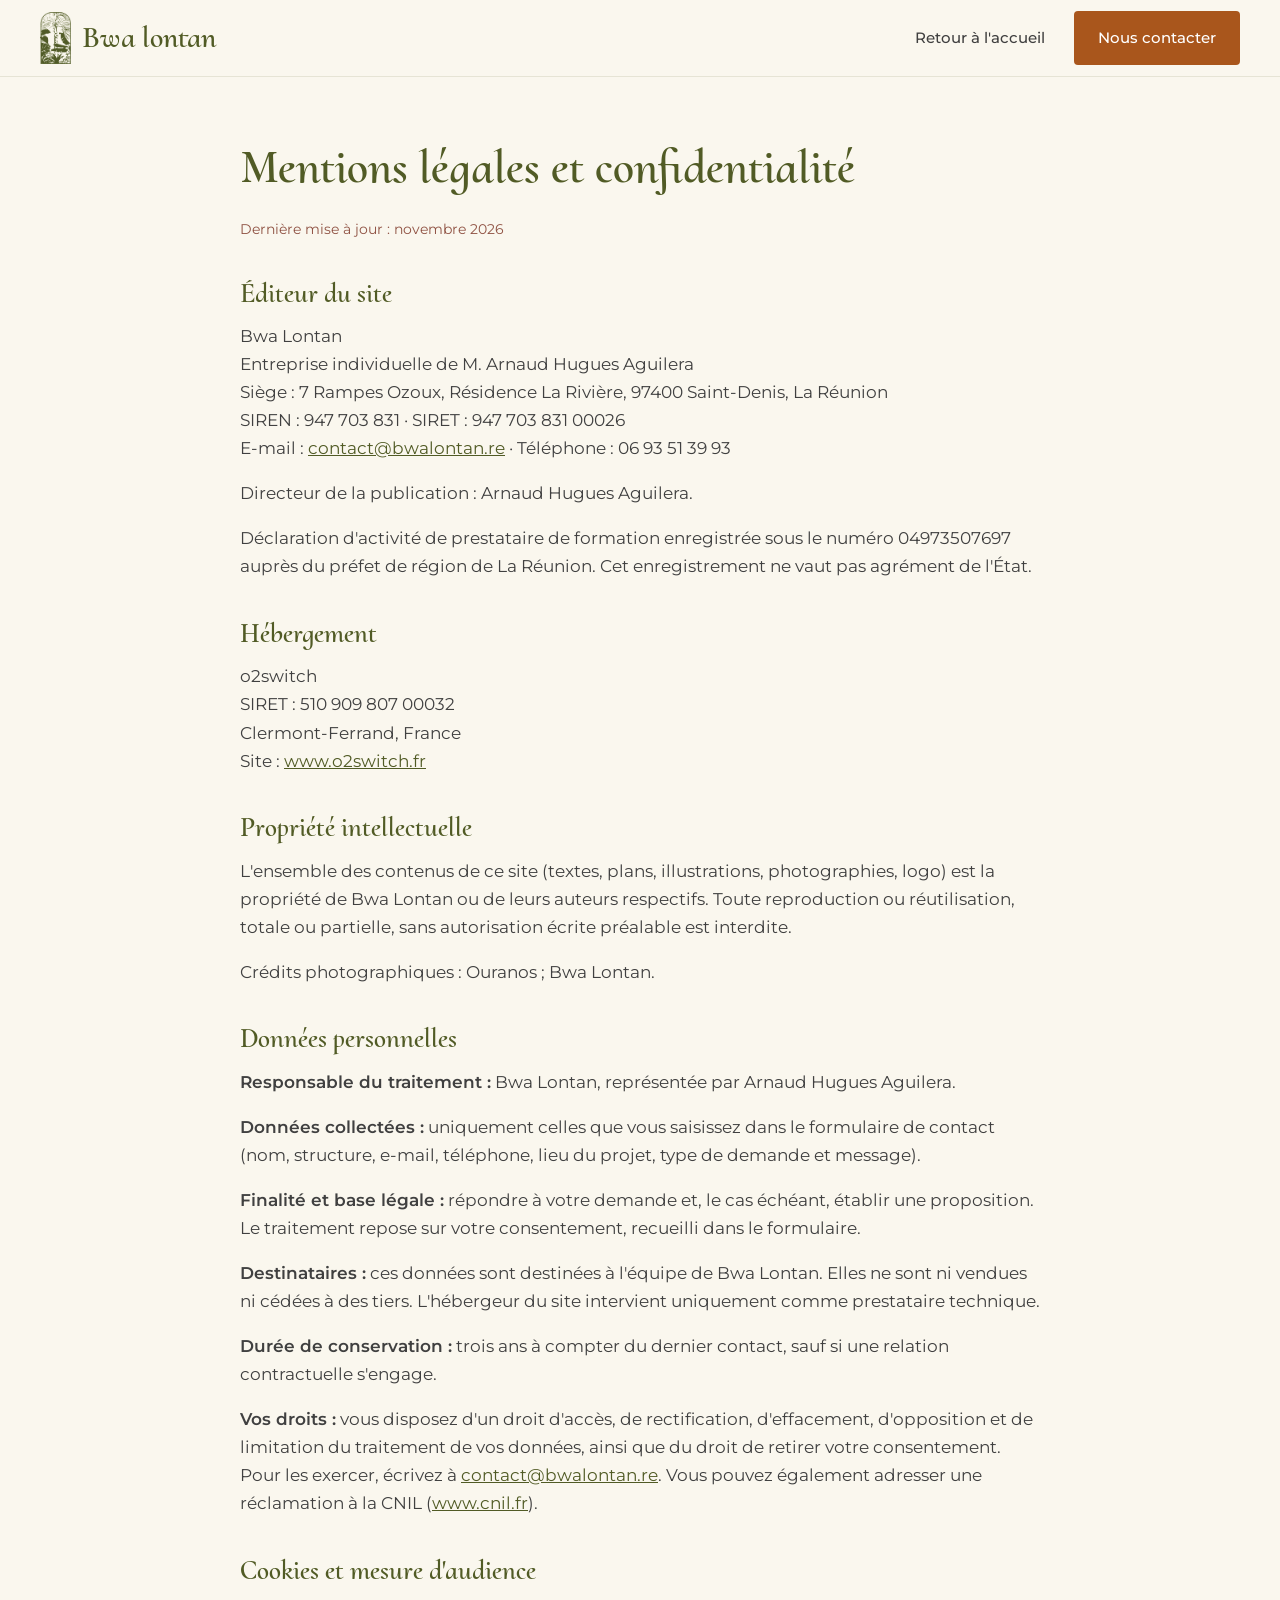
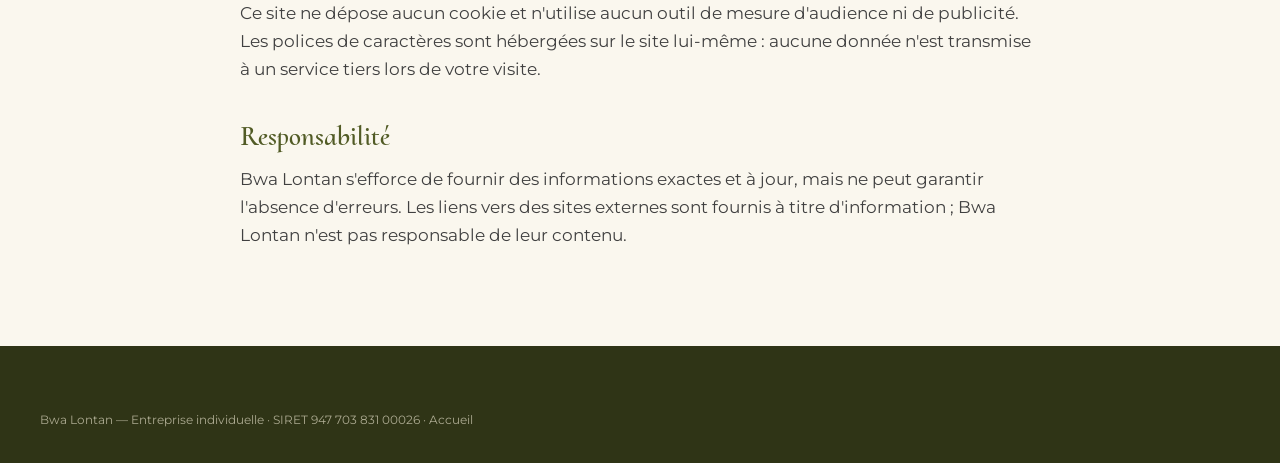
==== mentions-legales/index.html @ 38f22c0b "Mentions légales, formulaire de contact, SEO technique - Page mentions légales et confidentialité (R" ====
<!DOCTYPE html>
<html lang="fr">
<head>
  <meta charset="utf-8">
  <meta name="viewport" content="width=device-width, initial-scale=1">
  <title>Mentions légales et confidentialité — Bwa Lontan</title>
  <meta name="description" content="Mentions légales, hébergement, propriété intellectuelle et politique de confidentialité du site de Bwa Lontan.">
  <meta name="robots" content="noindex, follow">
  <link rel="canonical" href="https://www.bwalontan.re/mentions-legales/">
  <link rel="icon" type="image/png" href="../assets/img/emblem.png">
  <link rel="stylesheet" href="../assets/css/style.css">
</head>
<body>

<header class="site-header">
  <div class="container">
    <a class="brand" href="../index.html" aria-label="Bwa Lontan, accueil"><img src="../assets/img/emblem.png" alt=""><span>Bwa lontan</span></a>
    <nav class="nav nav-simple" aria-label="Navigation">
      <a href="../index.html">Retour à l'accueil</a>
      <a class="btn btn-primary" href="../index.html#contact">Nous contacter</a>
    </nav>
  </div>
</header>

<main class="legal-page">
  <div class="container legal-content">
    <h1>Mentions légales et confidentialité</h1>
    <p class="updated">Dernière mise à jour : novembre 2026</p>

    <h2>Éditeur du site</h2>
    <p>
      Bwa Lontan<br>
      Entreprise individuelle de M. Arnaud Hugues Aguilera<br>
      Siège : 7 Rampes Ozoux, Résidence La Rivière, 97400 Saint-Denis, La&nbsp;Réunion<br>
      SIREN : 947 703 831 · SIRET : 947 703 831 00026<br>
      E-mail : <a href="mailto:contact@bwalontan.re">contact@bwalontan.re</a> · Téléphone : 06 93 51 39 93
    </p>
    <p>Directeur de la publication : Arnaud Hugues Aguilera.</p>
    <p>Déclaration d'activité de prestataire de formation enregistrée sous le numéro 04973507697 auprès du préfet de région de La&nbsp;Réunion. Cet enregistrement ne vaut pas agrément de l'État.</p>

    <h2>Hébergement</h2>
    <p>
      o2switch<br>
      SIRET : 510 909 807 00032<br>
      Clermont-Ferrand, France<br>
      Site : <a href="https://www.o2switch.fr">www.o2switch.fr</a>
    </p>

    <h2>Propriété intellectuelle</h2>
    <p>L'ensemble des contenus de ce site (textes, plans, illustrations, photographies, logo) est la propriété de Bwa Lontan ou de leurs auteurs respectifs. Toute reproduction ou réutilisation, totale ou partielle, sans autorisation écrite préalable est interdite.</p>
    <p>Crédits photographiques : Ouranos ; Bwa Lontan.</p>

    <h2 id="donnees">Données personnelles</h2>
    <p><strong>Responsable du traitement :</strong> Bwa Lontan, représentée par Arnaud Hugues Aguilera.</p>
    <p><strong>Données collectées :</strong> uniquement celles que vous saisissez dans le formulaire de contact (nom, structure, e-mail, téléphone, lieu du projet, type de demande et message).</p>
    <p><strong>Finalité et base légale :</strong> répondre à votre demande et, le cas échéant, établir une proposition. Le traitement repose sur votre consentement, recueilli dans le formulaire.</p>
    <p><strong>Destinataires :</strong> ces données sont destinées à l'équipe de Bwa Lontan. Elles ne sont ni vendues ni cédées à des tiers. L'hébergeur du site intervient uniquement comme prestataire technique.</p>
    <p><strong>Durée de conservation :</strong> trois ans à compter du dernier contact, sauf si une relation contractuelle s'engage.</p>
    <p><strong>Vos droits :</strong> vous disposez d'un droit d'accès, de rectification, d'effacement, d'opposition et de limitation du traitement de vos données, ainsi que du droit de retirer votre consentement. Pour les exercer, écrivez à <a href="mailto:contact@bwalontan.re">contact@bwalontan.re</a>. Vous pouvez également adresser une réclamation à la CNIL (<a href="https://www.cnil.fr">www.cnil.fr</a>).</p>

    <h2>Cookies et mesure d'audience</h2>
    <p>Ce site ne dépose aucun cookie et n'utilise aucun outil de mesure d'audience ni de publicité. Les polices de caractères sont hébergées sur le site lui-même : aucune donnée n'est transmise à un service tiers lors de votre visite.</p>

    <h2>Responsabilité</h2>
    <p>Bwa Lontan s'efforce de fournir des informations exactes et à jour, mais ne peut garantir l'absence d'erreurs. Les liens vers des sites externes sont fournis à titre d'information ; Bwa Lontan n'est pas responsable de leur contenu.</p>
  </div>
</main>

<footer class="site-footer">
  <div class="container">
    <div class="legal" style="margin-top:0;border-top:0;padding-top:0">
      Bwa Lontan — Entreprise individuelle · SIRET 947 703 831 00026 · <a href="../index.html">Accueil</a>
    </div>
  </div>
</footer>

</body>
</html>
---- assets/css/style.css ----
/* Bwa Lontan — feuille de style principale
   Charte : Cormorant Upright (titres), Montserrat (texte)
   Couleurs issues de la charte graphique (agence-nomade, 2023) */

@font-face { font-family: "Cormorant Upright"; src: url("../fonts/cormorant-upright-latin-500-normal.woff2") format("woff2"); font-weight: 500; font-display: swap; }
@font-face { font-family: "Cormorant Upright"; src: url("../fonts/cormorant-upright-latin-600-normal.woff2") format("woff2"); font-weight: 600; font-display: swap; }
@font-face { font-family: "Cormorant Upright"; src: url("../fonts/cormorant-upright-latin-700-normal.woff2") format("woff2"); font-weight: 700; font-display: swap; }
@font-face { font-family: "Montserrat"; src: url("../fonts/montserrat-latin-400-normal.woff2") format("woff2"); font-weight: 400; font-display: swap; }
@font-face { font-family: "Montserrat"; src: url("../fonts/montserrat-latin-500-normal.woff2") format("woff2"); font-weight: 500; font-display: swap; }
@font-face { font-family: "Montserrat"; src: url("../fonts/montserrat-latin-600-normal.woff2") format("woff2"); font-weight: 600; font-display: swap; }

:root {
  --olive: #515b25;      /* vert foncé — couleur principale */
  --sauge: #7c8c5b;      /* vert sauge */
  --sable: #b5a26f;      /* sable */
  --creme: #e7dbb7;      /* crème */
  --blanc: #f2f2f2;      /* blanc cassé */
  --anthracite: #404040; /* texte */
  --terre: #8f5243;      /* terre cuite foncée */
  --corail: #ce6b4d;     /* corail */
  --orange: #a9561c;     /* orange brûlé */
  --papier: #faf7ee;     /* fond clair dérivé du crème */

  --serif: "Cormorant Upright", Georgia, serif;
  --sans: "Montserrat", system-ui, -apple-system, "Segoe UI", sans-serif;
  --max: 1200px;
  --radius: 4px;
}

*, *::before, *::after { box-sizing: border-box; }
html { scroll-behavior: smooth; }
body {
  margin: 0;
  font-family: var(--sans);
  font-size: 17px;
  line-height: 1.65;
  color: var(--anthracite);
  background: var(--papier);
  -webkit-font-smoothing: antialiased;
}
img { max-width: 100%; display: block; }
a { color: var(--olive); }
h1, h2, h3 { text-wrap: balance; } 
h1, h2, h3 { font-family: var(--serif); font-weight: 600; color: var(--olive); line-height: 1.1; margin: 0 0 .5em; }
h1 { font-size: clamp(2.6rem, 5.5vw, 4.4rem); }
h2 { font-size: clamp(2.1rem, 4vw, 3.1rem); }
h3 { font-size: 1.7rem; }
p { margin: 0 0 1em; }

.container { width: min(100% - 2.5rem, var(--max)); margin-inline: auto; }
.eyebrow {
  font-family: var(--sans); font-size: .78rem; font-weight: 600;
  letter-spacing: .14em; text-transform: uppercase; color: var(--terre);
  margin-bottom: .9rem; display: block;
}
.lead { font-size: 1.15rem; max-width: 46rem; }

/* Boutons */
.btn {
  display: inline-block; padding: .9rem 1.5rem; border-radius: var(--radius);
  font-weight: 600; font-size: .95rem; text-decoration: none; transition: background .2s, color .2s;
}
.btn-primary { background: var(--orange); color: #fff; }
.btn-primary:hover { background: var(--terre); }
.btn-ghost { border: 1.5px solid currentColor; color: #fff; }
.btn-ghost:hover { background: rgba(255,255,255,.12); }
.btn-olive { background: var(--olive); color: #fff; }
.btn-olive:hover { background: #3f4720; }

.btn-line { border: 1.5px solid var(--olive); color: var(--olive); }
.btn-line:hover { background: rgba(81,91,37,.08); }
.cta-row { display: flex; flex-wrap: wrap; gap: 1rem; justify-content: center; margin-top: 2.2rem; }
.consortium .btn { margin-top: .6rem; }

/* En-tête */
.site-header {
  position: sticky; top: 0; z-index: 50;
  background: rgba(250,247,238,.96); backdrop-filter: blur(6px);
  border-bottom: 1px solid rgba(81,91,37,.12);
}
.site-header .container { display: flex; align-items: center; justify-content: space-between; height: 76px; }
.brand { display: flex; align-items: center; gap: .7rem; text-decoration: none; }
.brand img { height: 52px; width: auto; }
.brand span { font-family: var(--serif); font-size: 1.9rem; font-weight: 600; color: var(--olive); line-height: 1; }
.brand-light span { color: var(--creme); }
.site-footer .brand img { height: 64px; margin: 0; }
.site-footer .brand { margin-bottom: 1.2rem; }
.nav { display: flex; align-items: center; gap: 1.8rem; }
.nav a { text-decoration: none; font-size: .92rem; font-weight: 500; color: var(--anthracite); }
.nav a:hover { color: var(--olive); }
.nav .btn { color: #fff; }
.nav-toggle { display: none; background: none; border: 0; font-size: 1.6rem; color: var(--olive); cursor: pointer; }

/* Hero */
.hero {
  position: relative; min-height: 86vh; display: flex; align-items: flex-end;
  color: #fff; overflow: hidden;
}
.hero > img { position: absolute; inset: 0; width: 100%; height: 100%; object-fit: cover; object-position: center 55%; }
.hero::after {
  content: ""; position: absolute; inset: 0;
  background: linear-gradient(90deg, rgba(30,34,14,.82) 0%, rgba(30,34,14,.6) 55%, rgba(30,34,14,.1) 90%), linear-gradient(180deg, rgba(30,34,14,0) 50%, rgba(30,34,14,.6) 100%);
}
.hero .container { position: relative; z-index: 1; padding-block: 5rem 5rem; }
.hero .container > * { max-width: 54rem; }
.hero h1 { color: #fff; max-width: none !important; font-size: clamp(2.4rem, 4.6vw, 4.1rem); }
.hero h1 .h1-sub { display: block; font-size: .62em; font-weight: 500; margin-top: .35em; color: var(--creme); }
.hero .lead { color: rgba(255,255,255,.92); }
.hero .eyebrow { color: var(--creme); }
.hero-actions { display: flex; flex-wrap: wrap; gap: 1rem; margin-top: 1.8rem; }

/* Bandeau confiance */
.trust { background: var(--olive); color: var(--creme); padding: 1.6rem 0; }
.trust .container { display: flex; flex-wrap: wrap; align-items: center; gap: .6rem 2.4rem; }
.trust span.label { font-size: .78rem; letter-spacing: .14em; text-transform: uppercase; font-weight: 600; opacity: .8; }
.trust ul { list-style: none; margin: 0; padding: 0; display: flex; flex-wrap: wrap; gap: .4rem 2.2rem; }
.trust li { font-family: var(--serif); font-size: 1.35rem; color: #fff; }

/* Sections */
section { padding: 6rem 0; }
.section-head { max-width: 52rem; margin: 0 auto 3rem; text-align: center; }
.section-head .lead { margin-inline: auto; }

/* Offres */
.offers { display: grid; grid-template-columns: repeat(3, 1fr); gap: 2rem; }
.offer { background: #fff; border-radius: var(--radius); overflow: hidden; display: flex; flex-direction: column; }
.offer img { aspect-ratio: 4/3; object-fit: cover; }
.offer-body { padding: 1.6rem 1.6rem 1.8rem; display: flex; flex-direction: column; flex: 1; }
.offer-body ul { padding-left: 1.1rem; margin: 0 0 1.2rem; font-size: .95rem; }
.offer-body li { margin-bottom: .3rem; }
.offer-body .more { margin-top: auto; font-weight: 600; font-size: .92rem; text-decoration: none; }
.offer-body .more::after { content: " →"; }

/* Du site à la parcelle */
.sub-head { font-size: 2rem; margin: 0 0 .4rem; text-align: center; }
.sub-lead { max-width: 46rem; margin: 0 auto 2rem; text-align: center; }
.offers-2 { grid-template-columns: repeat(2, 1fr); margin-top: 3rem; }
.offers-2 .offer img { aspect-ratio: 16/9; }
.scales { padding-top: 0; }
.scales-grid { display: grid; grid-template-columns: 1fr 1fr; gap: 2rem; }
.scale { background: #fff; border-radius: var(--radius); padding: 2rem 2rem 1.6rem; position: relative; }
.scale figure { margin: -2rem -2rem 1.4rem; background: var(--creme); }
.scale figure img { width: 100%; aspect-ratio: 1.414; object-fit: contain; }
.scale figcaption { font-size: .78rem; color: var(--terre); padding: .5rem 1rem .6rem; }
.scale .num { font-family: var(--sans); font-size: .78rem; font-weight: 600; letter-spacing: .14em; text-transform: uppercase; color: var(--orange) !important; margin-bottom: .5rem; } .scale .num-old { font-family: var(--serif); font-size: 3.4rem; line-height: 1; color: var(--sable); display: block; margin-bottom: .4rem; }
.scale .out { font-size: .9rem; font-weight: 600; color: var(--terre); border-top: 1px solid rgba(81,91,37,.15); padding-top: .9rem; margin: 1.2rem 0 0; }

/* Conception compacte */
#conception { margin-top: 5rem; }
.design-grid { display: grid; grid-template-columns: 1.15fr 1fr; gap: 2.5rem; align-items: center; }
.design-fig { margin: 0; background: var(--creme); border-radius: var(--radius); overflow: hidden; }
.design-fig img { width: 100%; }
.design-fig figcaption { font-size: .78rem; color: var(--terre); padding: .5rem 1rem .6rem; }
.design-options { display: grid; gap: 1.2rem; }
.design-opt { background: #fff; border-radius: var(--radius); padding: 1.3rem 1.5rem; }
.design-opt .num { font-size: .74rem; font-weight: 600; letter-spacing: .14em; text-transform: uppercase; color: var(--orange); }
.design-opt h3 { font-size: 1.5rem; margin: .2rem 0 .4rem; }
.design-opt p { font-size: .93rem; margin: 0 0 .6rem; }
.design-opt .out { font-size: .85rem; font-weight: 600; color: var(--terre); margin: 0; }
@media (max-width: 960px) { .design-grid { grid-template-columns: 1fr; } }

/* Frise */
.timeline { margin-top: 1rem; }
.timeline { list-style: none; margin: 0; padding: 0; display: grid; grid-template-columns: repeat(6, 1fr); gap: 1.4rem; position: relative; }
.timeline::before { content: ""; position: absolute; left: 0; right: 0; top: 2.35rem; height: 2px; background: var(--sable); }
.timeline li { position: relative; }
.timeline .phase { display: block; font-size: .7rem; font-weight: 600; letter-spacing: .12em; text-transform: uppercase; color: var(--terre); height: 1.4rem; }
.timeline .dot { display: block; width: 18px; height: 18px; border-radius: 50%; background: var(--olive); border: 3px solid var(--papier); box-shadow: 0 0 0 2px var(--olive); margin: .25rem 0 1rem; position: relative; z-index: 1; }
.timeline li:nth-child(4) .dot { background: var(--orange); box-shadow: 0 0 0 2px var(--orange); }
.timeline li:nth-child(n+5) .dot { background: var(--sauge); box-shadow: 0 0 0 2px var(--sauge); }
.timeline h3 { font-size: 1.4rem; margin-bottom: .3rem; }
.timeline p { font-size: .9rem; margin: 0; }
@media (max-width: 960px) {
  .timeline { grid-template-columns: 1fr; gap: 1.6rem; padding-left: 2rem; }
  .timeline::before { left: .5rem; right: auto; top: .5rem; bottom: .5rem; width: 2px; height: auto; }
  .timeline .dot { position: absolute; left: -2rem; top: 1.5rem; margin: 0; }
}

/* Groupements */
.consortium { background: var(--olive); color: rgba(255,255,255,.9); }
.consortium h2 { color: #fff; }
.consortium .eyebrow { color: var(--creme); }
.consortium strong { color: #fff; }
.consortium-grid { display: grid; grid-template-columns: 1.2fr 1fr; gap: 4rem; align-items: center; }
.consortium-list { list-style: none; margin: 0; padding: 0; display: grid; gap: 1.2rem; }
.consortium-list li { border-left: 3px solid var(--orange); padding: .3rem 0 .3rem 1.2rem; font-size: .95rem; }
.consortium-list strong { display: block; font-family: var(--serif); font-size: 1.45rem; font-weight: 600; color: var(--creme); margin-bottom: .2rem; }

.consortium { padding: 3rem 0; }
.consortium-band { display: grid; grid-template-columns: 1fr auto; gap: 2.5rem; align-items: center; }
.consortium-band h2 { font-size: clamp(1.7rem, 2.6vw, 2.2rem); margin-bottom: .6rem; }
.consortium-band p { margin: 0; max-width: 52rem; font-size: .97rem; }
@media (max-width: 960px) { .consortium-band { grid-template-columns: 1fr; gap: 1.4rem; } .consortium-band .btn { justify-self: start; } }

/* Approche */
.approach { background: var(--creme); }
.approach-grid { display: grid; grid-template-columns: 1fr 1.1fr; gap: 4rem; align-items: center; }
.approach-grid img { border-radius: var(--radius); aspect-ratio: 4/5; object-fit: cover; }
.design-note { background: var(--papier); border-left: 3px solid var(--orange); padding: 1.1rem 1.3rem; margin: 1.6rem 0 .4rem; border-radius: 0 var(--radius) var(--radius) 0; }
.design-note strong { display: block; font-family: var(--serif); font-size: 1.45rem; font-weight: 600; color: var(--olive); margin-bottom: .3rem; }
.design-note p { margin: 0; font-size: .97rem; }
.principles { list-style: none; padding: 0; margin: 2rem 0 0; display: grid; gap: 1.4rem; }
.principles li { display: grid; grid-template-columns: 3rem 1fr; gap: 1rem; }
.principles .num { font-family: var(--serif); font-size: 2.4rem; line-height: 1; color: var(--terre); }
.principles strong { display: block; color: var(--olive); font-size: 1.02rem; margin-bottom: .2rem; }

.approach-fig { margin: 0 auto 2.6rem; max-width: 760px; }
.approach-fig { overflow: hidden; border-radius: var(--radius); }
.approach-fig img { width: 106.5%; max-width: none; margin-left: -3.25%; }
.principles-3 { grid-template-columns: repeat(3, 1fr); gap: 2rem; margin: 0; }
.principles-3 li { display: block; border-top: 2px solid var(--sable); padding-top: 1rem; }
.principles-3 .num { display: block; font-size: 2rem; margin-bottom: .3rem; }
.principles-3 strong { font-family: var(--serif); font-size: 1.5rem; font-weight: 600; }
.principles-3 p { font-size: .93rem; margin: .3rem 0 0; }
.principles-4 { grid-template-columns: repeat(4, 1fr); gap: 1.8rem; }
@media (max-width: 1100px) { .principles-4 { grid-template-columns: repeat(2, 1fr); } }
@media (max-width: 960px) { .principles-3 { grid-template-columns: 1fr; } }
@media (max-width: 560px) { .principles-4 { grid-template-columns: 1fr; } }

/* Pour qui */
.audiences { display: grid; grid-template-columns: repeat(3, 1fr); gap: 2rem; }
.audience { border-top: 3px solid var(--sauge); padding-top: 1.4rem; }
.audience:nth-child(2) { border-color: var(--orange); }
.audience:nth-child(3) { border-color: var(--terre); }
.audience p { font-size: .97rem; }

.audience-band { padding: 3rem 0; }
.audience-band .eyebrow { text-align: center; margin-bottom: 1.4rem; }
.audience-band .audience { padding-top: 1rem; }
.audience-band h3 { font-size: 1.35rem; margin-bottom: .3rem; }
.audience-band p { font-size: .92rem; margin: 0 0 .7rem; }
.audience-band .more { font-weight: 600; font-size: .88rem; text-decoration: none; }
.audience-band .more::after { content: " →"; }

/* Réalisations */
.projects-section { background: #fff; }
.projects { display: grid; grid-template-columns: repeat(2, 1fr); gap: 2rem; }
.project { display: grid; grid-template-columns: 200px 1fr; gap: 1.4rem; background: var(--papier); border-radius: var(--radius); overflow: hidden; }
.project img { height: 100%; width: 100%; object-fit: cover; min-height: 220px; }
.project-body { padding: 1.4rem 1.4rem 1.4rem 0; }
.project .tag { font-size: .72rem; font-weight: 600; letter-spacing: .1em; text-transform: uppercase; color: var(--orange); }
.project h3 { font-size: 1.5rem; margin: .4rem 0 .5rem; }
.project p { font-size: .93rem; margin: 0; }
.todo { background: #fff3cd; color: #6b5300; font-size: .78rem; padding: .1rem .35rem; border-radius: 3px; }

/* Équipe */
.team-grid { display: grid; grid-template-columns: 1fr 1.1fr; gap: 3.5rem; align-items: stretch; }
.team-grid > img { border-radius: var(--radius); width: 100%; height: 100%; min-height: 420px; object-fit: cover; object-position: center 40%; }
.people { display: grid; grid-template-columns: repeat(3, 1fr); gap: 1.2rem; margin-top: 1.6rem; padding-top: 1.4rem; border-top: 1px solid rgba(81,91,37,.15); }
.person strong { font-family: var(--serif); font-size: 1.3rem; line-height: 1.15; display: block; color: var(--olive); font-weight: 600; }
.person span { display: block; font-size: .82rem; margin-top: .3rem; color: var(--terre); font-weight: 500; }

/* Contact */
.cta { position: relative; color: #fff; text-align: center; overflow: hidden; }
.cta > img { position: absolute; inset: 0; width: 100%; height: 100%; object-fit: cover; object-position: center 22%; }
.cta::after { content: ""; position: absolute; inset: 0; background: rgba(64,48,30,.72); }
.cta .container { position: relative; z-index: 1; max-width: 46rem; }
.cta h2 { color: #fff; }
.cta .eyebrow { color: var(--creme); }

/* Pied de page */
.site-footer { background: #2f3416; color: rgba(242,236,214,.85); padding: 4rem 0 2rem; font-size: .9rem; }
.footer-grid { display: grid; grid-template-columns: 1.4fr 1fr 1fr; gap: 3rem; }
.site-footer img { height: 60px; width: auto; margin-bottom: 1rem; }
.site-footer h4 { font-family: var(--sans); font-size: .78rem; letter-spacing: .14em; text-transform: uppercase; color: var(--creme); margin: 0 0 1rem; }
.site-footer a { color: rgba(242,236,214,.85); text-decoration: none; }
.site-footer a:hover { color: #fff; }
.site-footer ul { list-style: none; padding: 0; margin: 0; display: grid; gap: .45rem; }
.legal { border-top: 1px solid rgba(242,236,214,.15); margin-top: 3rem; padding-top: 1.5rem; font-size: .78rem; opacity: .75; }

/* Responsive */
@media (max-width: 960px) {
  .offers, .offers-2, .audiences, .scales-grid { grid-template-columns: 1fr; }
  .approach-grid, .team-grid, .footer-grid, .consortium-grid { grid-template-columns: 1fr; gap: 2.5rem; }
  .projects { grid-template-columns: 1fr; }
  .nav { display: none; position: absolute; top: 76px; left: 0; right: 0; background: var(--papier); flex-direction: column; padding: 1.5rem; gap: 1.2rem; border-bottom: 1px solid rgba(81,91,37,.15); }
  .nav.open { display: flex; }
  .nav-toggle { display: block; }
  section { padding: 4rem 0; }
}
@media (max-width: 560px) {
  .people { grid-template-columns: 1fr; }
  .team-grid > img { min-height: 0; height: auto; aspect-ratio: 16/10; }
  .hero::after { background: linear-gradient(180deg, rgba(30,34,14,.35) 0%, rgba(30,34,14,.85) 70%); }
  .brand span { font-size: 1.6rem; }
  .project { grid-template-columns: 1fr; }
  .project img { min-height: 0; aspect-ratio: 16/9; }
  .project-body { padding: 0 1.4rem 1.4rem; }
  .hero { min-height: 78vh; }
}

/* Formulaire de contact */
.cta { text-align: left; }
.contact-grid { display: grid; grid-template-columns: 1fr 1.25fr; gap: 3.5rem; align-items: start; max-width: var(--max) !important; }
.contact-intro p { color: rgba(255,255,255,.9); }
.contact-direct { list-style: none; padding: 0; margin: 1.6rem 0 0; display: grid; gap: .8rem; }
.contact-direct span { display: block; font-size: .72rem; letter-spacing: .14em; text-transform: uppercase; color: var(--creme); }
.contact-direct a { color: #fff; font-size: 1.1rem; font-weight: 500; text-decoration: none; }
.contact-form { background: var(--papier); color: var(--anthracite); border-radius: var(--radius); padding: 1.8rem; display: grid; gap: 1rem; }
.field-row { display: grid; grid-template-columns: 1fr 1fr; gap: 1rem; }
.contact-form label { display: grid; gap: .35rem; font-size: .82rem; font-weight: 600; color: var(--olive); }
.contact-form input, .contact-form select, .contact-form textarea { font: inherit; font-size: .95rem; font-weight: 400; color: var(--anthracite); padding: .7rem .8rem; border: 1px solid rgba(81,91,37,.3); border-radius: var(--radius); background: #fff; width: 100%; }
.contact-form input:focus, .contact-form select:focus, .contact-form textarea:focus { outline: 2px solid var(--olive); outline-offset: 1px; }
.contact-form .consent { display: flex; gap: .6rem; align-items: flex-start; font-weight: 400; font-size: .82rem; color: var(--anthracite); }
.contact-form .consent input { width: auto; margin-top: .2rem; }
.contact-form button { justify-self: start; border: 0; cursor: pointer; font: inherit; font-weight: 600; }
.hp { position: absolute !important; left: -9999px; }
.form-status { padding: .8rem 1rem; border-radius: var(--radius); font-size: .92rem; }
.form-status.ok { background: #e6ecd6; color: var(--olive); }
.form-status.err { background: #f6e0d6; color: var(--terre); }
@media (max-width: 960px) { .contact-grid { grid-template-columns: 1fr; gap: 2rem; } .field-row { grid-template-columns: 1fr; } }

/* Page mentions légales */
.nav-simple { display: flex; }
.legal-page { padding: 4rem 0 5rem; }
.legal-content { max-width: 50rem !important; }
.legal-content h1 { font-size: clamp(2.2rem, 4vw, 3rem); }
.legal-content h2 { font-size: 1.7rem; margin-top: 2.4rem; }
.legal-content .updated { font-size: .85rem; color: var(--terre); }
@media (max-width: 960px) { .nav-simple { position: static; flex-direction: row; padding: 0; background: none; border: 0; gap: .8rem; } .nav-simple a:not(.btn) { display: none; } }
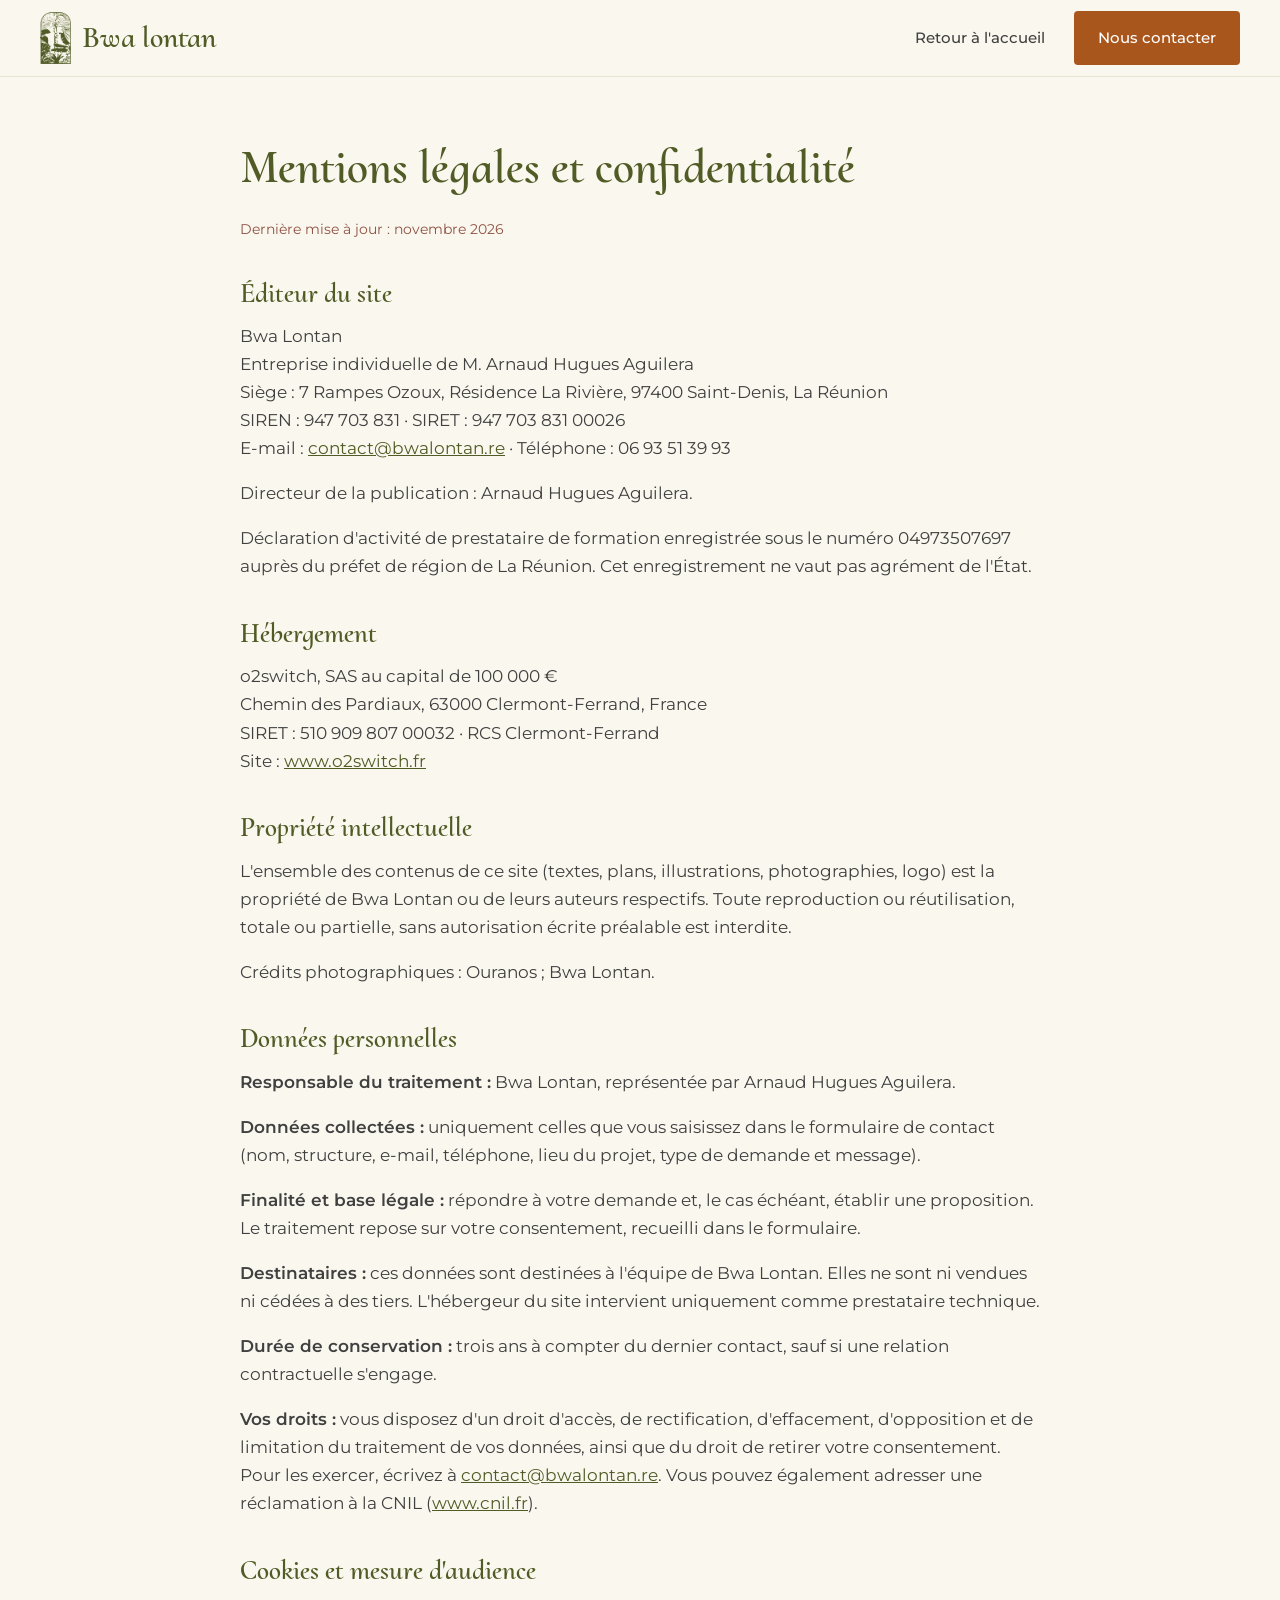
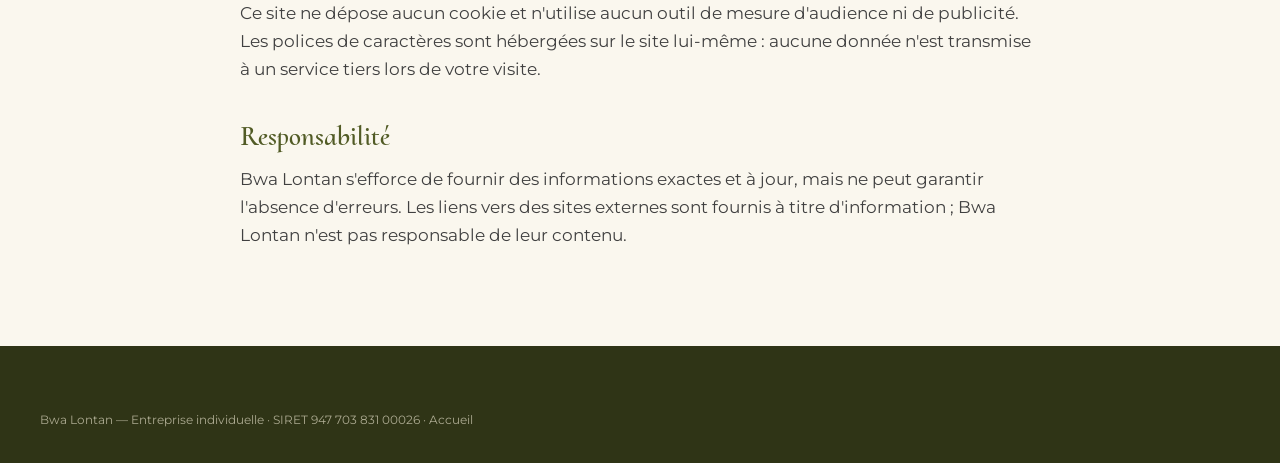
==== commit 45b7b28a: "Mentions légales : adresse complète de l'hébergeur Co-Authored-By: Claude Opus 5.5 <noreply@anthropi" ====
--- a/mentions-legales/index.html
+++ b/mentions-legales/index.html
@@ -40,9 +40,9 @@
 
     <h2>Hébergement</h2>
     <p>
-      o2switch<br>
-      SIRET : 510 909 807 00032<br>
-      Clermont-Ferrand, France<br>
+      o2switch, SAS au capital de 100 000 €<br>
+      Chemin des Pardiaux, 63000 Clermont-Ferrand, France<br>
+      SIRET : 510 909 807 00032 · RCS Clermont-Ferrand<br>
       Site : <a href="https://www.o2switch.fr">www.o2switch.fr</a>
     </p>
 
